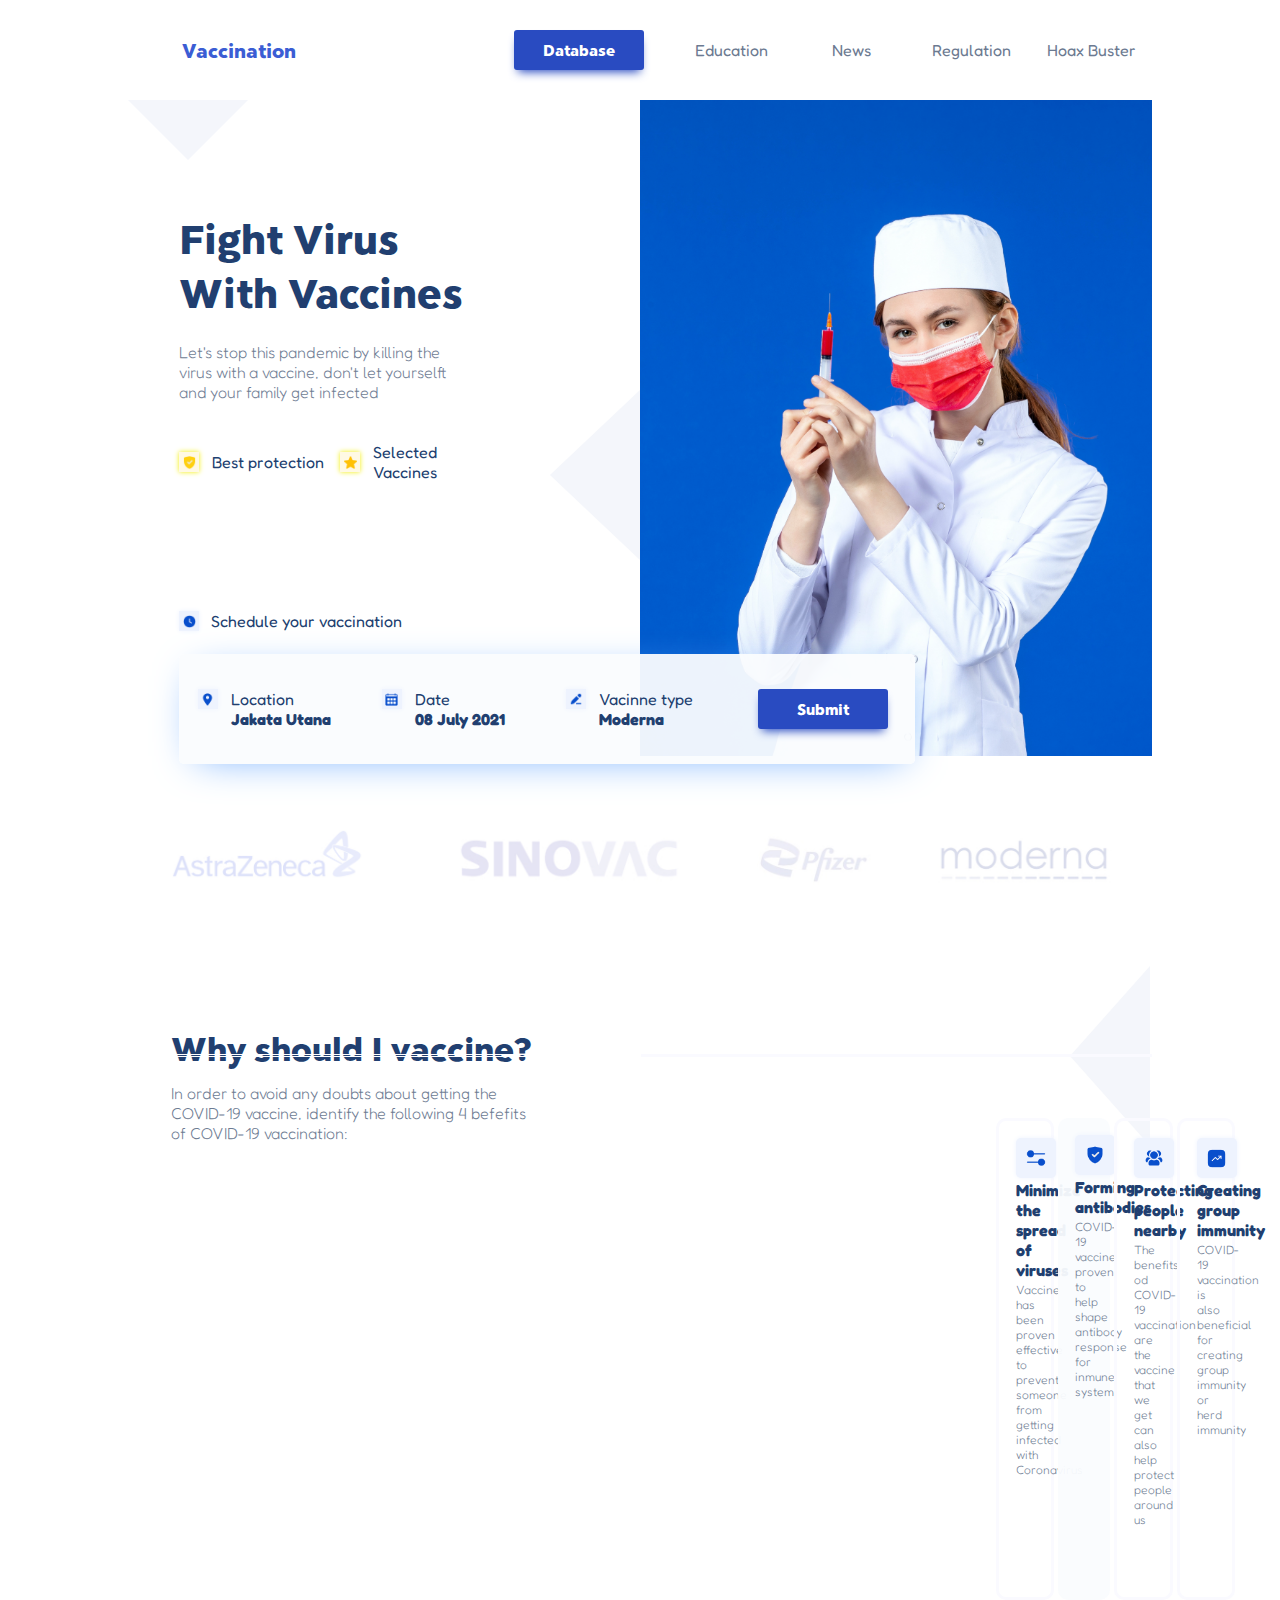
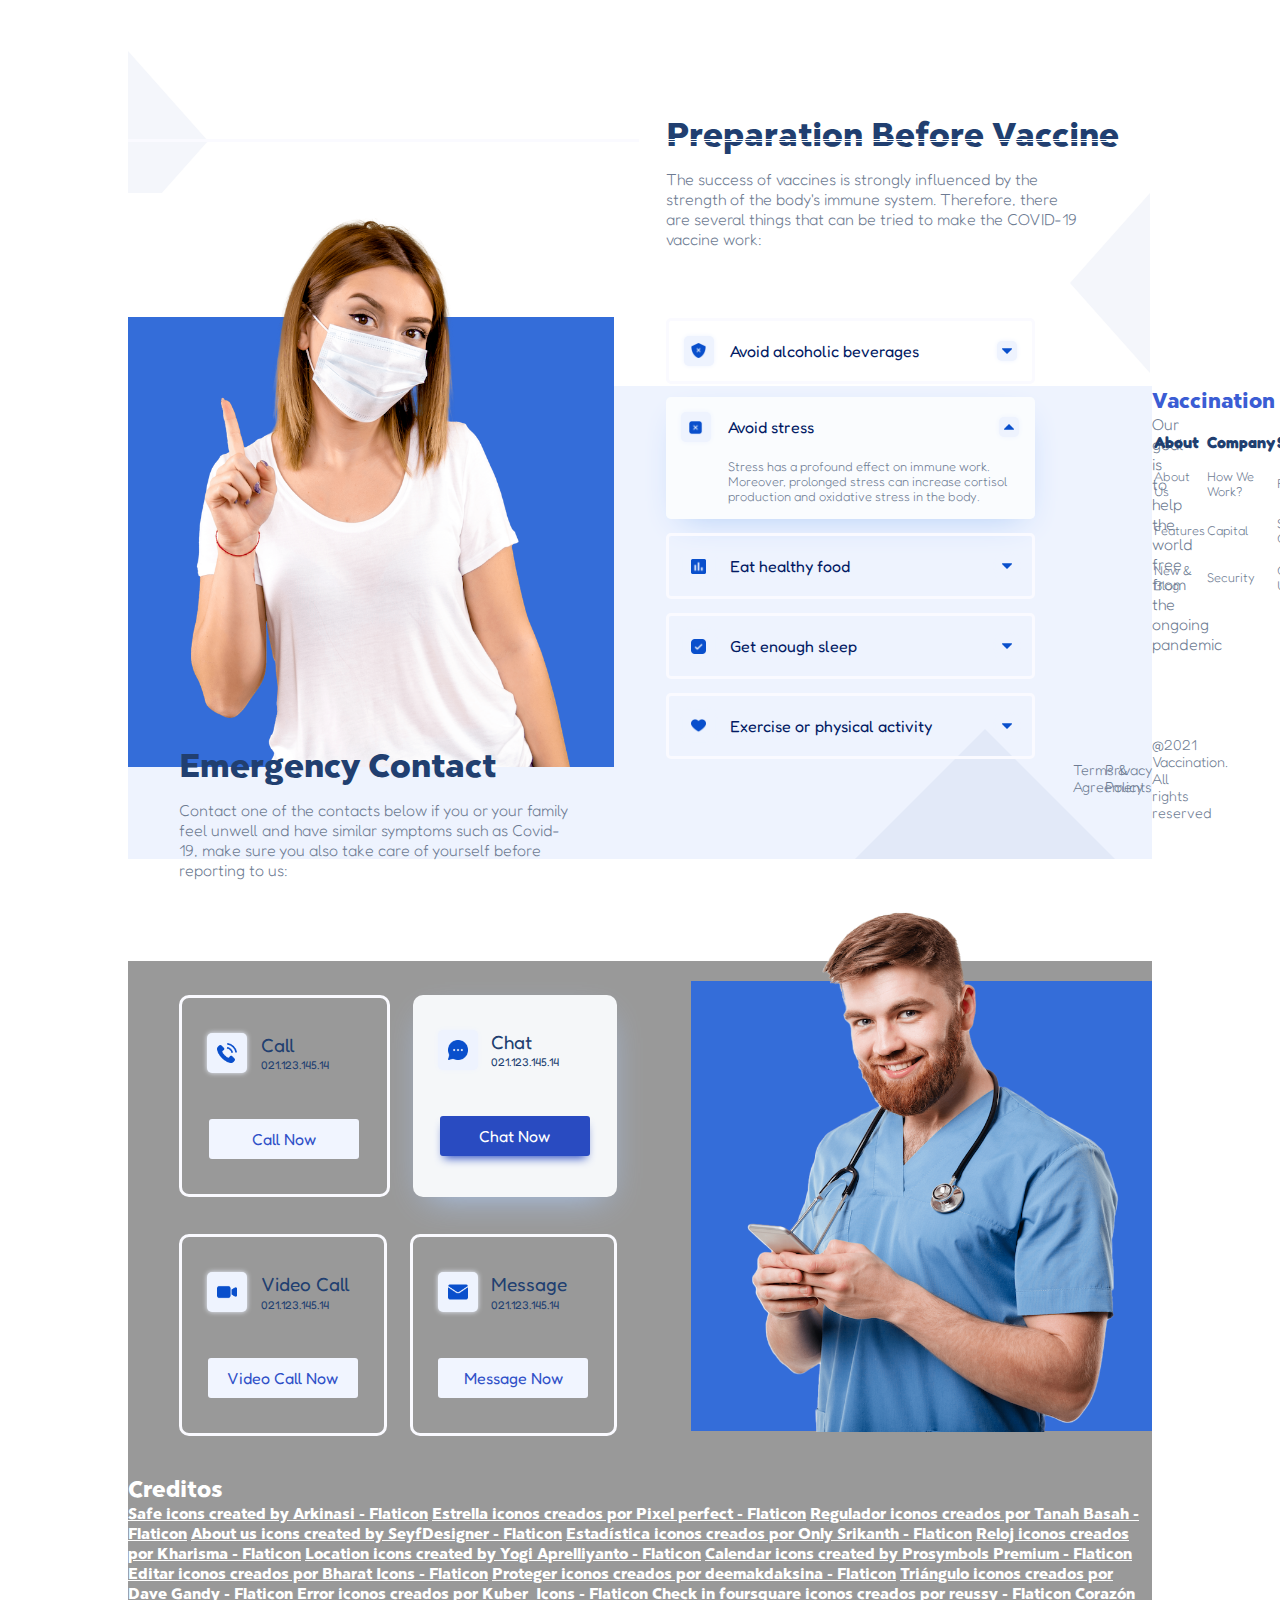
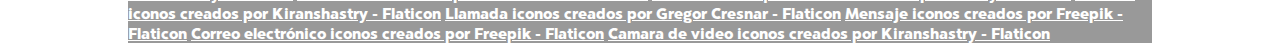
==== database.html @ 53875d4d "Correccion de estructura" ====
<!DOCTYPE html>
<html lang="en">

<head>
    <meta charset="UTF-8">
    <meta http-equiv="X-UA-Compatible" content="IE=edge">
    <meta name="viewport" content="width=device-width, initial-scale=1.0">

    <title>Vaccination</title>

    <link rel="preconnect" href="https://fonts.googleapis.com">
    <link rel="preconnect" href="https://fonts.gstatic.com" crossorigin>
    <link href="https://fonts.googleapis.com/css2?family=Fredoka:wght@300;400;500&display=swap" rel="stylesheet">


    <link href="./css/index.css" rel="stylesheet">

</head>

<body>

    <header class="barnav">
        <div class="elementBarA">
            <span class="titMenu">Vaccination</span>
        </div>
        <div class="elementBarB">
            <div class="btnElement"> Database </div>
            <div class="elementMenu"> Education </div>
            <div class="elementMenu"> News </div>
            <div class="elementMenu"> Regulation </div>
            <div class="elementMenu"> Hoax Buster </div>
        </div>
    </header>

    <main>
        <section id="inicial">
            <div class="principal">
                <div class="prinA">
                    <div class="trianguloSuperior"></div>
                    <div class="titPagSec">
                        <span class="titPag">Fight Virus</span><br>
                        <span class="titPag">With Vaccines</span>
                        <p class="descPrin">
                            Let's stop this pandemic by killing the virus with a vaccine, don't let yourselft and your
                            family get infected
                        </p>
                        <br><br>
                        <div class="contenedor">
                            <div class="elementCar">
                                <div class="iconoAmarillo iconoSafe"></div>
                                <div class="textIcono">Best protection </div>
                            </div>
                            <div class="elementCar">
                                <div class="iconoAmarillo iconoEstrella"></div>
                                <div class="textIcono">Selected Vaccines </div>
                            </div>
                        </div>
                        <div class="trianguloDerecha"></div>

                        <div class="contenedor correccionA">
                            <div class="elementCar2">
                                <div class="iconoFondoAzul iconoRelog"></div>
                                <div class="textIcono2">Schedule your vaccination </div>
                            </div>
                        </div>

                        <div class="contenedor cuadro">
                            <div class="cuadroElement">
                                <div class="cuadroElementIconText">
                                    <div class="iconoFondoAzul iconoLocation"></div>
                                    <div class="textIcono">Location </div>
                                </div>
                                <span class="cuadroElementText">Jakata Utana</span>
                            </div>
                            <div class="cuadroElement">
                                <div class="cuadroElementIconText">
                                    <div class="iconoFondoAzul iconoCalendar"></div>
                                    <div class="textIcono">Date </div>
                                </div>
                                <span class="cuadroElementText">08 July 2021</span>
                            </div>
                            <div class="cuadroElement">
                                <div class="cuadroElementIconText">
                                    <div class="iconoFondoAzul iconoType"></div>
                                    <div class="textIcono">Vacinne type </div>
                                </div>
                                <span class="cuadroElementText">Moderna</span>
                            </div>
                            <div class="cuadroElement correctionCuadroElement">
                                <div class="btnElement"> Submit </div>
                            </div>
                        </div>

                    </div>
                </div>
                <div class="prinB "></div>
            </div>
        </section>

        <section id="empresas">
            <div class="empresas">
                <div class="contEmpresa">
                    <img src="./img/empresas/astra2.jpg" alt="astra" class="logoEmpresa correcionLogoEmpresa">
                </div>
                <div class="contEmpresa">
                    <img src="./img/empresas/sinovac2.jpg" alt="sinovac" class="logoEmpresa">
                </div>
                <div class="contEmpresa">
                    <img src="./img/empresas/pfizer.jpg" alt="pfizer" class="logoEmpresa">
                </div>
                <div class="contEmpresa">
                    <img src="./img/empresas/moderna2.jpg" alt="moderna" class="logoEmpresa">
                </div>
            </div>
        </section>

        <section id="benefits">
            <div class="subtituloArea">
                <div class="trianguloDerecha2"></div>
                <div class="lineaContender correcionLineaB">
                    <div class="vacio"></div>
                    <div class="linea"></div>
                </div>
                <div class="contenedor correccionP">
                    <div class="ladoA margenIzq">
                        <span class="tituloSubtitArea">Why should I vaccine?</span>
                        <p class="textSubtitArea">
                            In order to avoid any doubts about getting the COVID-19
                            vaccine, identify the following 4 befefits of COVID-19
                            vaccination:</p>
                    </div>
                </div>
                <div class="benefitsList">
                    <div class="benefits">
                        <div class="iconoFondoAzul iconoAjustes"></div>
                        <div class="titBenefits"> Minimize the <br> spread of viruses </div>
                        <div class="textBenefits">
                            Vaccine has been proven effective to prevent someone from getting
                            infected with Coronavirus
                        </div>
                    </div>
                    <div class="benefits select">
                        <div class="iconoFondoAzul iconoSafeBLue"></div>
                        <div class="titBenefits">Forming <br> antibodies</div>
                        <div class="textBenefits">
                            COVID-19 vaccine proven to help shape antibody response for inmune system
                        </div>
                    </div>
                    <div class="benefits">
                        <div class="iconoFondoAzul iconoUsers"></div>
                        <div class="titBenefits"> Protecting <br> people nearby</div>
                        <div class="textBenefits">
                            The benefits od COVID-19 vaccination are the vaccine that we get can also help protect
                            people around us
                        </div>
                    </div>
                    <div class="benefits">
                        <div class="iconoFondoAzul iconoEstadistica"></div>
                        <div class="titBenefits">Creating group immunity</div>
                        <div class="textBenefits">
                            COVID-19 vaccination is also beneficial for creating group immunity or herd immunity
                        </div>
                    </div>
                </div>
            </div>

        </section>

        <section id="works">
            <div class="subtituloArea">
                <div class="trianguloIzquierda"></div>
                <div class="lineaContender correcionLineaB">
                    <div class="linea"></div>
                    <div class="vacio"></div>
                </div>
                <div class="contenedor correccionP ">
                    <div class="ladoA correccionPaciente">
                        <div class="fondoMix ">
                            <div class="seccBlanco "></div>
                            <div class="seccAzul "></div>
                        </div>
                        <div class="paciente "></div>
                    </div>
                    <div class="ladoB correccionWorks">
                        <span class="tituloSubtitArea ">Preparation Before Vaccine</span>
                        <p class="textSubtitArea ">
                            The success of vaccines is strongly influenced by the strength of the body's immune system.
                            Therefore, there are several things that can be tried to make the COVID-19 vaccine work:
                        </p>
                        <div class="works">
                            <div class="workElement">
                                <div class="fileWork">
                                    <div class="iconoFondoAzul iconoEscudo"></div>
                                    <div class="titWork">Avoid alcoholic beverages </div>
                                    <div class="iconoFondoAzul iconoDespliega desplega "></div>
                                </div>
                                <div class="textWork oculto"></div>
                            </div>
                            <div class="workElement select">
                                <div class="fileWork ">
                                    <div class="iconoFondoAzul iconoTache"></div>
                                    <div class="titWork">Avoid stress </div>
                                    <div class="iconoFondoAzul iconoContrae desplega"></div>
                                </div>
                                <div class="textWork">
                                    Stress has a profound effect on immune work. Moreover, prolonged stress can increase
                                    cortisol production and oxidative stress in the body.
                                </div>
                            </div>
                            <div class="workElement">
                                <div class="fileWork">
                                    <div class="iconoFondoAzul iconoGrafica"></div>
                                    <div class="titWork">Eat healthy food </div>
                                    <div class="iconoFondoAzul iconoDespliega desplega"></div>
                                </div>
                                <div class="textWork oculto">
                                    Stress has a profound effect on immune work. Moreover, prolonged stress can increase
                                    cortisol production and oxidative stress in the body.
                                </div>
                            </div>
                            <div class="workElement">
                                <div class="fileWork">
                                    <div class="iconoFondoAzul iconoCheck"></div>
                                    <div class="titWork">Get enough sleep </div>
                                    <div class="iconoFondoAzul iconoDespliega desplega"></div>
                                </div>
                                <div class="textWork oculto">
                                    Stress has a profound effect on immune work. Moreover, prolonged stress can increase
                                    cortisol production and oxidative stress in the body.
                                </div>
                            </div>
                            <div class="workElement">
                                <div class="fileWork">
                                    <div class="iconoFondoAzul iconoCorazon"></div>
                                    <div class="titWork">Exercise or physical activity </div>
                                    <div class="iconoFondoAzul iconoDespliega desplega"></div>
                                </div>
                                <div class="textWork oculto ">
                                    Stress has a profound effect on immune work. Moreover, prolonged stress can increase
                                    cortisol production and oxidative stress in the body.
                                </div>
                            </div>
                        </div>
                    </div>
                </div>
            </div>
        </section>

        <section id="emergencyContact">
            <div class="subtituloArea correccionEmergency">
                <div class="trianguloDerecha2"></div>
                <div class="lineaContender correcionLineaB">
                    <div class="vacio"></div>
                    <div class="linea"></div>
                </div>
                <div class="contenedor correccionP">
                    <div class="ladoA margenIzq">
                        <span class="tituloSubtitArea">Emergency Contact</span>
                        <p class="textSubtitArea">
                            Contact one of the contacts below if you or your family feel unwell and have similar
                            symptoms such as Covid-19, make sure you also take care of yourself before reporting to us:
                        </p>
                        <div class="elementsEmergencyList">

                            <div class="rowElementEmergency">
                                <div class="celElementEmergency">
                                    <div class="elementEmergency">
                                        <div class="iconoFondoAzul iconoTelefono"></div>
                                        <div class="compEmergency">
                                            <div class="compTitEmergency">Call</div>
                                            <div>021.123.145.14</div>
                                        </div>
                                    </div>
                                    <div class="btnEmergency correccionBotonesEmergency">
                                        Call Now
                                    </div>
                                </div>
                                <div class="celElementEmergency select">
                                    <div class="elementEmergency">
                                        <div class="iconoFondoAzul iconoChat"></div>
                                        <div class="compEmergency">
                                            <div class="compTitEmergency">Chat</div>
                                            <div>021.123.145.14</div>
                                        </div>
                                    </div>
                                    <div class="btnEmergency activo correccionBotonesEmergency">
                                        Chat Now
                                    </div>
                                </div>
                            </div>

                            <div class="rowElementEmergency">
                                <div class="celElementEmergency">
                                    <div class="elementEmergency">
                                        <div class="iconoFondoAzul iconoVideo"></div>
                                        <div class="compEmergency">
                                            <div class="compTitEmergency">Video Call</div>
                                            <div>021.123.145.14</div>
                                        </div>
                                    </div>
                                    <div class="btnEmergency correccionBotonesEmergency">
                                        Video Call Now
                                    </div>
                                </div>
                                <div class="celElementEmergency">
                                    <div class="elementEmergency">
                                        <div class="iconoFondoAzul iconoMail"></div>
                                        <div class="compEmergency">
                                            <div class="compTitEmergency">Message</div>
                                            <div>021.123.145.14</div>
                                        </div>
                                    </div>
                                    <div class="btnEmergency correccionBotonesEmergency">
                                        Message Now
                                    </div>
                                </div>
                            </div>
                        </div>
                    </div>
                    <div class="ladoB margenIzq">
                        <div class="fondoMix ">
                            <div class="seccBlanco "></div>
                            <div class="seccAzul "></div>
                        </div>
                        <div class="doctor "></div>
                    </div>
                </div>
            </div>
        </section>

        <section id="footer" class="footer">

            <div class="contenedor">
                <div class="ladoA margenIzq">
                    <div class="titFooter">
                        Vaccination
                    </div>
                    <div class="textAFooter">
                        Our goal is to help the world free from the ongoing pandemic
                    </div>
                </div>
                <div class="ladoB margenIzq">
                    <table class="tabletFoot">
                        <thead>
                            <tr>
                                <th class="celTableTitFoot"> About </th>
                                <th class="celTableTitFoot"> Company </th>
                                <th class="celTableTitFoot"> Support </th>
                            </tr>
                        </thead>
                        <tbody>
                            <tr>
                                <td class="celTableFoot "> About Us </td>
                                <td class="celTableFoot"> How We Work? </td>
                                <td class="celTableFoot"> FAQs </td>
                            </tr>
                            <tr>
                                <td class="celTableFoot"> Features </td>
                                <td class="celTableFoot"> Capital </td>
                                <td class="celTableFoot"> Support Center </td>
                            </tr>
                            <tr>
                                <td class="celTableFoot"> New & Blog </td>
                                <td class="celTableFoot"> Security </td>
                                <td class="celTableFoot"> Contact Us </td>
                            </tr>
                        </tbody>
                    </table>
                </div>
            </div>

            <div class="contenedor margenDer margenIzq correccionDerechos">
                <div class="ladoA ">
                    @2021 Vaccination. All rights reserved
                </div>
                <div class="ladoB ">
                    <div class="legalA">
                        <div class="legalB">Privacy Policy</div>
                        <div class="legalB">Terms & Agreements</div>
                    </div>
                </div>
            </div>
            <div class="trianguloInferior correccionTInf">
            </div>
        </section>
    </main>

    <footer class="agradecimientos">

        <h2>Creditos</h2>

        <a href="https://www.flaticon.com/free-icons/safe" title="safe icons">Safe icons created by Arkinasi - Flaticon</a>
        <a href="https://www.flaticon.es/iconos-gratis/estrella" title="estrella iconos">Estrella iconos creados por Pixel perfect - Flaticon</a>
        <a href="https://www.flaticon.es/iconos-gratis/regulador" title="regulador iconos">Regulador iconos creados por Tanah Basah - Flaticon</a>
        <a href="https://www.flaticon.com/free-icons/about-us" title="about us icons">About us icons created by SeyfDesigner - Flaticon</a>
        <a href="https://www.flaticon.es/iconos-gratis/estadistica" title="estadística iconos">Estadística iconos creados por Only Srikanth - Flaticon</a>
        <a href="https://www.flaticon.es/iconos-gratis/reloj" title="reloj iconos">Reloj iconos creados por Kharisma - Flaticon</a>
        <a href="https://www.flaticon.com/free-icons/location" title="location icons">Location icons created by Yogi Aprelliyanto - Flaticon</a>
        <a href="https://www.flaticon.com/free-icons/calendar" title="calendar icons">Calendar icons created by Prosymbols Premium - Flaticon</a>
        <a href="https://www.flaticon.es/iconos-gratis/editar" title="editar iconos">Editar iconos creados por Bharat Icons - Flaticon</a>
        <a href="https://www.flaticon.es/iconos-gratis/proteger" title="proteger iconos">Proteger iconos creados por deemakdaksina - Flaticon</a>
        <a href="https://www.flaticon.es/iconos-gratis/triangulo" title="triángulo iconos">Triángulo iconos creados por Dave Gandy - Flaticon</a>
        <a href="https://www.flaticon.es/iconos-gratis/error" title="error iconos">Error iconos creados por Kuber_Icons - Flaticon</a>
        <a href="https://www.flaticon.es/iconos-gratis/check-in-foursquare" title="check in foursquare iconos">Check in foursquare iconos creados por reussy - Flaticon</a>
        <a href="https://www.flaticon.es/iconos-gratis/corazon" title="corazón iconos">Corazón iconos creados por Kiranshastry - Flaticon</a>
        <a href="https://www.flaticon.es/iconos-gratis/llamada" title="llamada iconos">Llamada iconos creados por Gregor Cresnar - Flaticon</a>
        <a href="https://www.flaticon.es/iconos-gratis/mensaje" title="mensaje iconos">Mensaje iconos creados por Freepik - Flaticon</a>
        <a href="https://www.flaticon.es/iconos-gratis/correo-electronico" title="correo electrónico iconos">Correo electrónico iconos creados por Freepik - Flaticon</a>
        <a href="https://www.flaticon.es/iconos-gratis/camara-de-video" title="camara de video iconos">Camara de video iconos creados por Kiranshastry - Flaticon</a>
    </footer>

    <script src="./js/index.js"></script>
</body>

</html>
---- css/index.css ----
*{
  padding: 0;
  margin: 0;
}

@font-face {
    font-family: ClarikaPro;
    src: url("../fonts/ClarikaProGrotHvy/font.woff");
}

.borderAud{
    border: 1px solid red;
}

body{
    width: 1024px;
    margin: auto;
    font-family: ClarikaPro, Arial, Helvetica, sans-serif;
}

.margenIzq{
    margin-left: 5%;
}

.margenDer{
    margin-right: 5%;
}

.barnav{
    height: 100px;
    background-color: white;
    display: flex;
}

.elementBarA{
    width: 35%;
    height: 100%;
    align-items: center;
    vertical-align: middle;
    display: flex;
}

.titMenu{
    color: rgba(59, 93, 212, 1.00);
    margin-left: 15%;
    font-size: 1.3em;
}

.elementBarB{
    width: 65%;
    height: 100%;
    align-items:center;
    text-align: center;
    display: flex;
}

.elementMenu{
    display: flexbox;
    width: 120px;
    color: rgba(108, 122, 145, 1.00);
    font-family: Fredoka, Arial, Helvetica, sans-serif ;
    font-weight: normal;
}


.btnElement{
    width: 110px;
    padding: 10px 10px 10px 10px;
    background-color: rgba(41, 75, 193, 1.00);
    border-radius: 3px;
    color: white;
    text-align: center;
    margin:0px auto;
    
    box-shadow: 0px 6px 10px -4px rgba(41, 75, 193, 1.00);
    -webkit-box-shadow: 0px 6px 10px -4px rgba(41, 75, 193, 1.00);
    -moz-box-shadow: 0px 6px 10px -4px rgba(41, 75, 193, 1.00);
    
}

.principal{
    height: 656px;
    width: 100%;
    display: flex;
}

.prinA{
    display: flexbox;
    width: 50%;
    background-color: white;
}

.prinB{
    display: flexbox;
    width: 50%;
    background-image: url("../img/enfermera.jpg");
    background-repeat: no-repeat;
    background-size: 100%;
    z-index: -1;
}

.trianguloSuperior{
    width: 0;
    height: 0;
    border-style: solid;
    border-width: 60px 60px 0 60px;
    border-color: #F4F6FB transparent transparent transparent;
}

.titPag{
    color: rgba(33, 63, 112, 1.00);
    font-size: 2.7em;
}

.titPagSec{
    margin-top: 10%;
    margin-left: 10%;
}

.descPrin{
    font-family: Fredoka, Arial, Helvetica, sans-serif ;
    font-weight: lighter;
    padding-right: 40%;
    margin-top: 5%;
    color: rgba(111, 125, 148, 1.00);
}

.iconoAmarillo{
    background-color: #FFF9E4;
    box-shadow: 0px 0px 5px rgb(243, 239, 4);
    width: 10vw;
}

.iconoFondoAzul{
    background-color: #EEF3FE;
    box-shadow: 0px 0px 5px #EEF3FE;
}

/** */
.iconoSafe{
    background-image: url("../img/iconos/shield.png");
    background-repeat: no-repeat;
    background-size: 15px 15px;
    background-position: center;
    width: 10px;
    height: 10px;
    padding: 5px 5px 5px 5px;
}

.iconoEstrella{
    background-image: url("../img/iconos/estrella.png");
    background-repeat: no-repeat;
    background-size: 13px 13px;
    background-position: center;
    width: 10px;
    height: 10px;
    padding: 5px 5px 5px 5px;
}

/** */

.iconoRelog{
    background-image: url("../img/iconos/reloj.png");
    background-repeat: no-repeat;
    background-size: 13px 13px;
    background-position: center;
    width: 10px;
    height: 10px;
    padding: 5px 5px 5px 5px;
}

.iconoLocation{
    background-image: url("../img/iconos/map.png");
    background-repeat: no-repeat;
    background-size: 13px 13px;
    background-position: center;
    width: 10px;
    height: 10px;
    padding: 5px 5px 5px 5px;
}

.iconoCalendar{
    background-image: url("../img/iconos/calendar.png");
    background-repeat: no-repeat;
    background-size: 13px 13px;
    background-position: center;
    width: 10px;
    height: 10px;
    padding: 5px 5px 5px 5px;
}

.iconoType{
    background-image: url("../img/iconos/editar.png");
    background-repeat: no-repeat;
    background-size: 14px 14px;
    background-position: center;
    width: 10px;
    height: 10px;
    padding: 5px 5px 5px 5px;
}

/** */
.iconoDespliega{
    background-image: url("../img/iconos/ordenar-abajo.png");
    background-repeat: no-repeat;
    background-size: 10px 10px;
    background-position: center;
    border-radius: 5px;
    width: 10px;
    height: 10px;
    padding: 5px 5px 5px 5px;
}

.iconoContrae{
    background-image: url("../img/iconos/ordenar-arriba.png");
    background-repeat: no-repeat;
    background-size: 10px 10px;
    background-position: center;
    border-radius: 5px;
    width: 10px;
    height: 10px;
    padding: 5px 5px 5px 5px;
}

.iconoEscudo{
    background-image: url("../img/iconos/escudo.png");
    background-repeat: no-repeat;
    background-size: 15px 15px;
    background-position: center;
    border-radius: 5px;
    width: 20px;
    height: 20px;
    padding: 5px 5px 5px 5px;
}

.iconoTache{
    background-image: url("../img/iconos/cerca.png");
    background-repeat: no-repeat;
    background-size: 15px 15px;
    background-position: center;
    border-radius: 5px;
    width: 20px;
    height: 20px;
    padding: 5px 5px 5px 5px;
}

.iconoGrafica{
    background-image: url("../img/iconos/grafica.png");
    background-repeat: no-repeat;
    background-size: 15px 15px;
    background-position: center;
    border-radius: 5px;
    width: 20px;
    height: 20px;
    padding: 5px 5px 5px 5px;
}

.iconoCheck{
    background-image: url("../img/iconos/check.png");
    background-repeat: no-repeat;
    background-size: 15px 15px;
    background-position: center;
    border-radius: 5px;
    width: 20px;
    height: 20px;
    padding: 5px 5px 5px 5px;
}

.iconoCorazon{
    background-image: url("../img/iconos/corazon.png");
    background-repeat: no-repeat;
    background-size: 15px 15px;
    background-position: center;
    border-radius: 5px;
    width: 20px;
    height: 20px;
    padding: 5px 5px 5px 5px;
}

/** */

.iconoAjustes{
    background-image: url("../img/iconos/ajustes.png");
    background-repeat: no-repeat;
    background-size: 20px 20px;
    background-position: center;
    border-radius: 5px;
    width: 30px;
    height: 30px;
    padding: 5px 5px 5px 5px;
}

.iconoSafeBLue{
    background-image: url("../img/iconos/shieldBlue.png");
    background-repeat: no-repeat;
    background-size: 20px 20px;
    background-position: center;
    border-radius: 5px;
    width: 30px;
    height: 30px;
    padding: 5px 5px 5px 5px;
}

.iconoUsers{
    background-image: url("../img/iconos/users-avatar.png");
    background-repeat: no-repeat;
    background-size: 20px 20px;
    background-position: center;
    border-radius: 5px;
    width: 30px;
    height: 30px;
    padding: 5px 5px 5px 5px;
}

.iconoEstadistica{
    background-image: url("../img/iconos/linea-grafica.png");
    background-repeat: no-repeat;
    background-size: 35px 35px;
    background-position: center;
    border-radius: 5px;
    width: 30px;
    height: 30px;
    padding: 5px 5px 5px 5px;
}
/** */
.iconoTelefono{
    background-image: url("../img/iconos/telefono.png");
    background-repeat: no-repeat;
    background-size: 20px 20px;
    background-position: center;
    border-radius: 5px;
    width: 30px;
    height: 30px;
    padding: 5px 5px 5px 5px;
}

.iconoChat{
    background-image: url("../img/iconos/chat.png");
    background-repeat: no-repeat;
    background-size: 20px 20px;
    background-position: center;
    border-radius: 5px;
    width: 30px;
    height: 30px;
    padding: 5px 5px 5px 5px;
}

.iconoMail{
    background-image: url("../img/iconos/mail.png");
    background-repeat: no-repeat;
    background-size: 20px 20px;
    background-position: center;
    border-radius: 5px;
    width: 30px;
    height: 30px;
    padding: 5px 5px 5px 5px;
}

.iconoVideo{
    background-image: url("../img/iconos/video.png");
    background-repeat: no-repeat;
    background-size: 20px 20px;
    background-position: center;
    border-radius: 5px;
    width: 30px;
    height: 30px;
    padding: 5px 5px 5px 5px;
}


/** */


.contenedor{
    display: -webkit-box;
    display: -ms-flexbox;
    display: flex;
    -webkit-box-align: center;
    -ms-flex-align: center;
    align-items: center;
}

.elementCar{
    display: flex;
    align-items: center;
    width: 35%;
}

.elementCar2{
    display: flex;
    align-items: center;
    width: 50%;
}

.textIcono{
    display: flexbox;
    margin-left: 8%;
    font-family: Fredoka, Arial, Helvetica, sans-serif;
    font-weight: 400;
    font-size: 16px;
    color: #213F70;
}

.textIcono2{
    display: flexbox;
    margin-left: 5%;
    font-family: Fredoka, Arial, Helvetica, sans-serif;
    font-weight: 400;
    font-size: 16px;
    color: #213F70;
}

.trianguloDerecha{
    width: 0;
    height: 0;
    border-style: solid;
    border-width: 85px 90px 85px 0;
    border-color: transparent #F4F6FB transparent transparent;
    float: right;
    margin-top: -20%;
}

.trianguloDerecha2{
    width: 0; 
    height: 0; 
    border-right: 80px solid #F4F6FB;
    border-top: 90px solid transparent;
    border-bottom: 90px solid transparent;
    margin-left: 92%;
}

.trianguloIzquierda{
    width: 0; 
    height: 0; 
    border-left: 80px solid #F4F6FB;
    border-top: 90px solid transparent;
    border-bottom: 90px solid transparent;
}

.correccionA{
    margin-top: 28%;
}

.cuadro{
    width: 736px;
    height: 110px;
    background-color: rgba(250, 252, 254, 0.95);
    border-radius: 5px;
    box-shadow: 3px 7px 40px -15px rgba(96,163,255,1);
    -webkit-box-shadow: 3px 7px 40px -15px rgba(96,163,255,1);
    -moz-box-shadow: 3px 7px 40px -15px rgba(96,163,255,1);
    display: flex;
    margin-top: 5%;
}

.cuadroElement{
    display: flexbox;
    align-items: center;
    width: 25%;
}

.cuadroElementIconText{
    display: flex;
    align-items: center;
    padding-left: 10%;
}

.cuadroElementText{
    margin-left: 28%;
    font-family: Fredoka, Arial, Helvetica, sans-serif ;
    font-weight: bold;
    color: #213F70;
}

.correctionCuadroElement{
    text-align: center;
}

.empresas{
    width: 100%;
    height: 210px;
    background-color: white;
    display: flex;
    align-items: center;
    vertical-align: middle;
}

.contEmpresa{
    display: flexbox;
    text-align: center;
}

.logoEmpresa{
    width: 70%;
}

.correcionLogoEmpresa{
    margin-top: -4%;
}

.subtituloArea{
    background-color: white;
    padding-bottom: 5%;
}

.vacio{
    display: flexbox;
    width: 50%;
    border: 1px solid white;
}

.linea{
    display: flexbox;
    height: 3px;
    width: 50%;
    background-color: #FAFAFF;
}

.lineaContender{
    display: flex;
}

.derecha{
    float: right;
}

.izquierda{
    float: left;
}

.tituloSubtitArea{
    font-family: ClarikaPro, Arial, Helvetica, sans-serif;
    font-size: 2.2em;
    font-weight: 300;
    color: rgba(33, 63, 112, 1.00);
}

.textSubtitArea{
    margin-top: 3%;
    width: 85%;
    font-family: Fredoka, Arial, Helvetica, sans-serif;
    font-weight: lighter;
    color: rgba(109, 123, 146, 1.00);
}

.benefitsList{
    display: flex;
    margin-left: 5%;
    margin-right: 5%;
    margin-top: 6%;
}

.benefits{
    display: flexbox;
    width: 17%;
    margin-right: 1.9%;
    margin-left: 1.9%;
    padding: 17px 17px 70px 17px;
    border: 3px solid #FAFAFF;
    border-radius: 10px;
}

.benefits.select{
    border: none;
    background-color: rgba(250, 252, 254, 0.95);
    box-shadow: -2px 50px 141px -41px rgba(173, 203, 248);
    -webkit-box-shadow: -2px 50px 141px -41px rgba(173, 203, 248);
    -moz-box-shadow: -2px 50px 141px -41px rgba(173, 203, 248);
}

.iconoBenefits1{
    background-image: url();
}

.titBenefits{
    font-family: Fredoka, Arial, Helvetica, sans-serif;
    font-weight: bold;
    color: rgba(33, 63, 112, 1.00);
    margin-top: 10%;
}

.textBenefits{
    font-family: Fredoka, Arial, Helvetica, sans-serif;
    font-weight: lighter;
    font-size: 12px;
    margin-top: 8%;
    color: rgba(109, 123, 146, 1.00);
}

.correccionP{
    float: inline-start;
    margin-top: -3%;
}

.correcionLineaB{
    float: initial;
    margin-top: -9%;
}

.ladoA{
    display: flexbox;
    width: 49.8%;
}

.ladoB{
    display: flexbox;
    width: 49.8%;
}

.fondoMix{
    height: 100%;
    width: 100%;
}

.seccBlanco{
    background-color: transparent;
    height: 200px;
}

.seccAzul{
    background-color: rgba(52, 109, 217, 1.00);
    height: 450px;
}

.paciente{
    background: url("../img/paciente.png") no-repeat ;
    background-size: contain;
    height: 550px;
    margin-top: -113%;
}

.correccionPaciente{
    margin-right: 5%;
}

.correccionWorks{
    margin-top: 0%;
}

.works{
    margin-top: 14%;
    margin-right: 5%;
}

.workElement{
    border: 3px solid #FAFAFF;
    border-radius: 5px;
    padding: 15px 15px 15px 15px;
    margin-bottom: 3%;
    margin-right: 20%;
}

.workElement.select{
    border: none;
    background-color: rgba(250, 252, 254, 0.95);
    box-shadow: 1px 12px 34px -14px rgba(173, 203, 248);
    -webkit-box-shadow: 1px 12px 34px -14px rgba(173, 203, 248);
    -moz-box-shadow: 1px 12px 34px -14px rgba(173, 203, 248);
}

.fileWork{
    display: flex;
    align-items: center;
}

.titWork{
    font-family: Fredoka, Arial, Helvetica, sans-serif;
    color: rgba(3, 27, 100, 1.00);
    font-weight: normal;
    display: flexbox;
    margin-left: 5%;
    width: 80%;
}

.textWork{
    margin-top: 5%;
    margin-left: 14%;
    font-family: Fredoka, Arial, Helvetica, sans-serif;
    font-weight: lighter;
    font-size: .8em;
    color: rgba(109, 123, 146, 1.00);
}

.desplega{
    float: right;
}

/* Seccion Emergency */

.doctor{
    background: url("../img/doctor.png") no-repeat ;
    background-size: contain;
    height: 525px;
    margin-top: -113.5%;
}

.elementsEmergencyList{
    margin-top: 25%;
    color: rgba(109, 123, 146, 1.00);
}

.rowElementEmergency{
    display: flex;
    margin-bottom: 8%;
    font-family: Fredoka, Arial, Helvetica, sans-serif;

}

.celElementEmergency{
    display: flexbox;
    width: 49.8%;
    border: 3px solid #FAFAFF;
    border-radius: 10px;
    padding: 35px 25px 35px 25px;
    margin-right: 5%;
    align-items: center;
    text-align: center;
}

.celElementEmergency.select{
    border: none;
    background-color: rgba(250, 252, 254, 0.95);
    box-shadow: 1px 12px 34px -14px rgba(173, 203, 248);
    -webkit-box-shadow: 1px 12px 34px -14px rgba(173, 203, 248);
    -moz-box-shadow: 1px 12px 34px -14px rgba(173, 203, 248);
}

.elementEmergency{
    display: flex;
}

.compEmergency{
    text-align: left;
    margin-left: 9%;
    font-size: .7em;
    color: #213F70;
}

.compTitEmergency{
    font-size: 1.7em;
    margin-bottom: 3%;
}

.btnEmergency{
    margin: 0 auto;
    padding: 10px 10px 10px 10px;
    background-color: rgba(241, 245, 255, 1.00);
    border-radius: 3px;
    color: rgba(48, 81, 200, 1.00);
    text-align: center;
}

.btnEmergency.activo{
    background-color: rgba(41, 75, 193, 1.00);
    color: white;

    box-shadow: 0px 6px 10px -4px rgba(41, 75, 193, 1.00);
    -webkit-box-shadow: 0px 6px 10px -4px rgba(41, 75, 193, 1.00);
    -moz-box-shadow: 0px 6px 10px -4px rgba(41, 75, 193, 1.00);
}

.correccionBotonesEmergency{
    margin-top: 30%;
    width: 130px;
}

.correccionEmergency{
    padding-bottom: 10%;
}

/* Footer */

.footer{
    background-color: rgba(238, 243, 254, 1.00);
    color: rgba(109, 123, 146, 1.00);
}

.titFooter{
    color: rgba(59, 93, 212, 1.00);
    font-size: 1.4em;
    margin-bottom: 2%;
    margin-top: 8%;
}

.textAFooter{
    font-family: Fredoka, Arial, Helvetica, sans-serif;
    font-weight: lighter;
    margin-right: 60%;
}

.tabletFoot{
    font-family: Fredoka, Arial, Helvetica, sans-serif;
    margin-top: 9%;
    text-align: left;
}

.celTableTitFoot{
    color: rgba(33, 63, 112, 1.00);
    padding-bottom: 15px;
}

.celTableFoot{
    padding-bottom: 15px;
    width: 230px;
    font-size: .8em;
    font-weight: lighter;
}

.correccionDerechos{
    margin-top: 8%;
    margin-bottom: 2%;
    font-size: .9em;
    font-family: Fredoka, Arial, Helvetica, sans-serif;
    font-weight: lighter;
}

.legalA{
    
}

.legalB{
    float: right;
    margin-left: 10%;
}

.trianguloInferior{
    width: 0; 
    height: 0; 
    border-bottom: 130px solid #E2E9F8;
    border-right: 130px solid transparent;
    border-left: 130px solid transparent;
    margin-left: 71%;
}

.correccionTInf{
    margin-top: -11%;
}

/* Agradecimientos */

.agradecimientos{
    
    background-color: #999;
    color: white;
    margin-top: 10%;
}

.agradecimientos a{
    color: white;
}

.oculto{
    display: none;
}
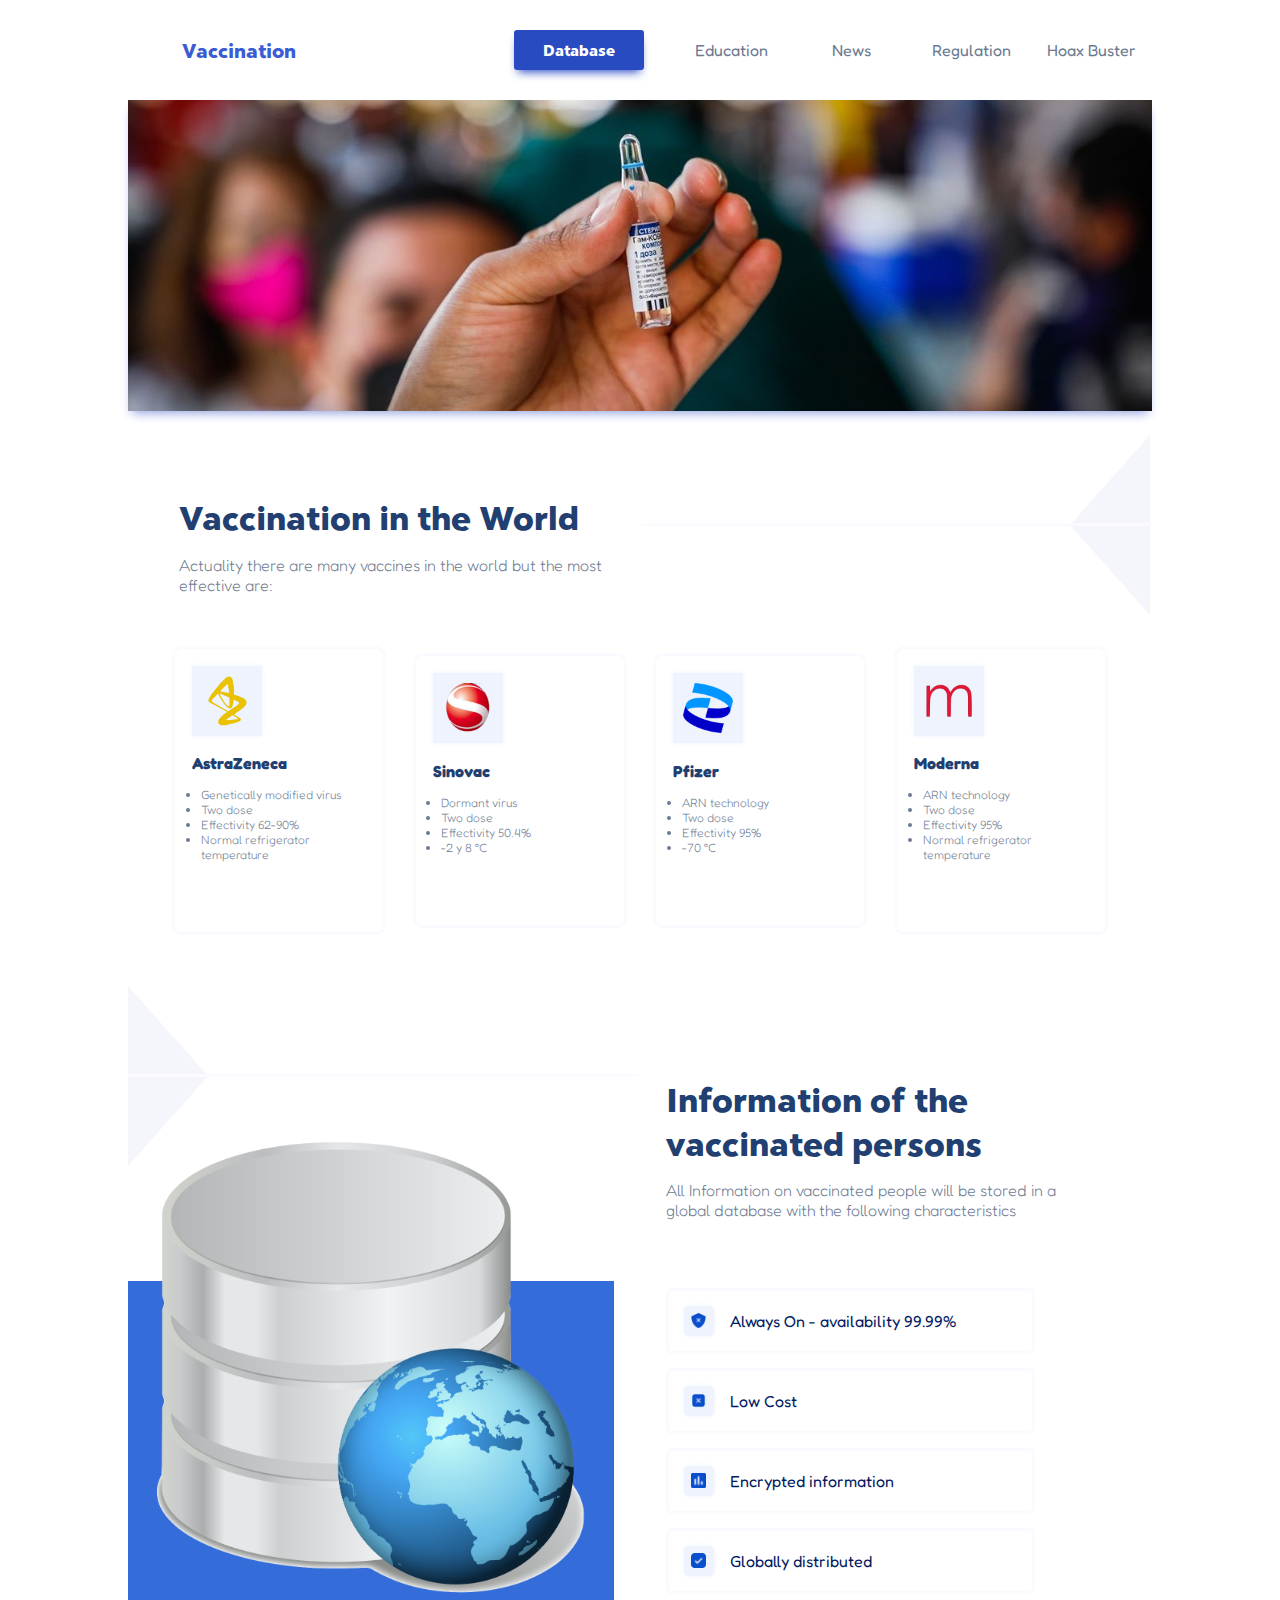
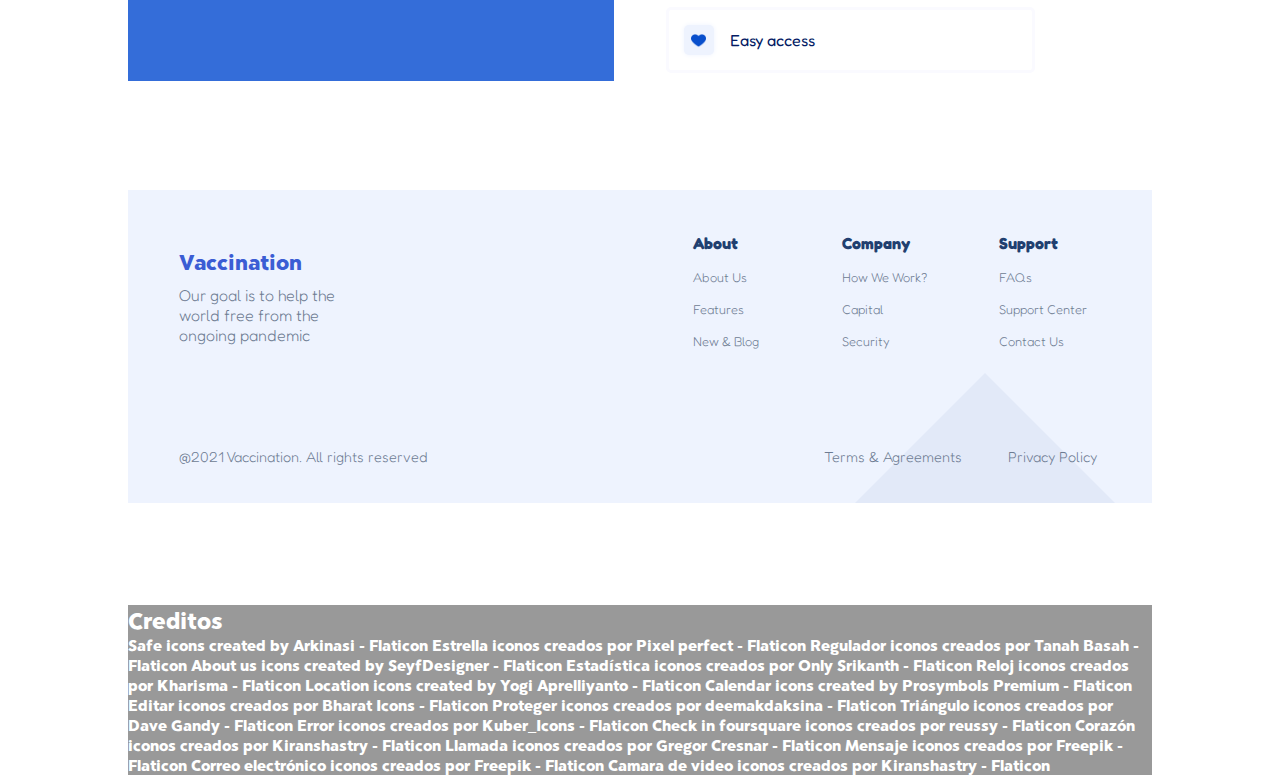
==== commit 2803f697: "Correccion de vistas" ====
--- a/database.html
+++ b/database.html
@@ -14,6 +14,7 @@
 
 
     <link href="./css/index.css" rel="stylesheet">
+    <link href="./css/database.css" rel="stylesheet">
 
 </head>
 
@@ -25,96 +26,31 @@
         </div>
         <div class="elementBarB">
             <div class="btnElement"> Database </div>
-            <div class="elementMenu"> Education </div>
-            <div class="elementMenu"> News </div>
-            <div class="elementMenu"> Regulation </div>
-            <div class="elementMenu"> Hoax Buster </div>
+            <a>
+                <div class="elementMenu"> Education </div>
+            </a>
+            <a>
+                <div class="elementMenu"> News </div>
+            </a>
+            <a>
+                <div class="elementMenu"> Regulation </div>
+            </a>
+            <a href="./index.html">
+                <div class="elementMenu"> Hoax Buster </div>
+            </a>
         </div>
     </header>
 
     <main>
+
+        <section id="banner">
+            <div>
+                <img src="./img/database/banner.jpeg" class="bannerImg">
+            </div>
+        </section>
+
         <section id="inicial">
-            <div class="principal">
-                <div class="prinA">
-                    <div class="trianguloSuperior"></div>
-                    <div class="titPagSec">
-                        <span class="titPag">Fight Virus</span><br>
-                        <span class="titPag">With Vaccines</span>
-                        <p class="descPrin">
-                            Let's stop this pandemic by killing the virus with a vaccine, don't let yourselft and your
-                            family get infected
-                        </p>
-                        <br><br>
-                        <div class="contenedor">
-                            <div class="elementCar">
-                                <div class="iconoAmarillo iconoSafe"></div>
-                                <div class="textIcono">Best protection </div>
-                            </div>
-                            <div class="elementCar">
-                                <div class="iconoAmarillo iconoEstrella"></div>
-                                <div class="textIcono">Selected Vaccines </div>
-                            </div>
-                        </div>
-                        <div class="trianguloDerecha"></div>
-
-                        <div class="contenedor correccionA">
-                            <div class="elementCar2">
-                                <div class="iconoFondoAzul iconoRelog"></div>
-                                <div class="textIcono2">Schedule your vaccination </div>
-                            </div>
-                        </div>
-
-                        <div class="contenedor cuadro">
-                            <div class="cuadroElement">
-                                <div class="cuadroElementIconText">
-                                    <div class="iconoFondoAzul iconoLocation"></div>
-                                    <div class="textIcono">Location </div>
-                                </div>
-                                <span class="cuadroElementText">Jakata Utana</span>
-                            </div>
-                            <div class="cuadroElement">
-                                <div class="cuadroElementIconText">
-                                    <div class="iconoFondoAzul iconoCalendar"></div>
-                                    <div class="textIcono">Date </div>
-                                </div>
-                                <span class="cuadroElementText">08 July 2021</span>
-                            </div>
-                            <div class="cuadroElement">
-                                <div class="cuadroElementIconText">
-                                    <div class="iconoFondoAzul iconoType"></div>
-                                    <div class="textIcono">Vacinne type </div>
-                                </div>
-                                <span class="cuadroElementText">Moderna</span>
-                            </div>
-                            <div class="cuadroElement correctionCuadroElement">
-                                <div class="btnElement"> Submit </div>
-                            </div>
-                        </div>
-
-                    </div>
-                </div>
-                <div class="prinB "></div>
-            </div>
-        </section>
-
-        <section id="empresas">
-            <div class="empresas">
-                <div class="contEmpresa">
-                    <img src="./img/empresas/astra2.jpg" alt="astra" class="logoEmpresa correcionLogoEmpresa">
-                </div>
-                <div class="contEmpresa">
-                    <img src="./img/empresas/sinovac2.jpg" alt="sinovac" class="logoEmpresa">
-                </div>
-                <div class="contEmpresa">
-                    <img src="./img/empresas/pfizer.jpg" alt="pfizer" class="logoEmpresa">
-                </div>
-                <div class="contEmpresa">
-                    <img src="./img/empresas/moderna2.jpg" alt="moderna" class="logoEmpresa">
-                </div>
-            </div>
-        </section>
-
-        <section id="benefits">
+
             <div class="subtituloArea">
                 <div class="trianguloDerecha2"></div>
                 <div class="lineaContender correcionLineaB">
@@ -123,42 +59,59 @@
                 </div>
                 <div class="contenedor correccionP">
                     <div class="ladoA margenIzq">
-                        <span class="tituloSubtitArea">Why should I vaccine?</span>
+                        <span class="tituloSubtitArea">Vaccination in the World</span>
                         <p class="textSubtitArea">
-                            In order to avoid any doubts about getting the COVID-19
-                            vaccine, identify the following 4 befefits of COVID-19
-                            vaccination:</p>
-                    </div>
-                </div>
-                <div class="benefitsList">
+                            Actuality there are many vaccines in the world but the most effective are:
+                        </p>
+                    </div>
+                </div>
+                <div class="benefitsList ">
                     <div class="benefits">
-                        <div class="iconoFondoAzul iconoAjustes"></div>
-                        <div class="titBenefits"> Minimize the <br> spread of viruses </div>
-                        <div class="textBenefits">
-                            Vaccine has been proven effective to prevent someone from getting
-                            infected with Coronavirus
-                        </div>
-                    </div>
-                    <div class="benefits select">
-                        <div class="iconoFondoAzul iconoSafeBLue"></div>
-                        <div class="titBenefits">Forming <br> antibodies</div>
-                        <div class="textBenefits">
-                            COVID-19 vaccine proven to help shape antibody response for inmune system
+                        <div class="iconoFondoAzul astraLogo"></div>
+                        <div class="titBenefits"> AstraZeneca </div>
+                        <div class="textBenefits">
+                            <ul class="caracterist">
+                                <li>Genetically modified virus</li>
+                                <li>Two dose </li>
+                                <li>Effectivity 62-90% </li>
+                                <li>Normal refrigerator temperature</li>
+                            </ul>
+                        </div>
+                    </div>
+                    <div class="benefits ">
+                        <div class="iconoFondoAzul sinovacLogo"></div>
+                        <div class="titBenefits">Sinovac</div>
+                        <div class="textBenefits">
+                            <ul class="caracterist">
+                                <li>Dormant virus</li>
+                                <li>Two dose </li>
+                                <li>Effectivity 50.4% </li>
+                                <li>-2 y 8 &deg;C</li>
+                            </ul>
+                        </div>
+                    </div>
+                    <div class="benefits ">
+                        <div class="iconoFondoAzul pfizerLogo"></div>
+                        <div class="titBenefits"> Pfizer </div>
+                        <div class="textBenefits">
+                            <ul class="caracterist">
+                                <li>ARN technology</li>
+                                <li>Two dose </li>
+                                <li>Effectivity 95% </li>
+                                <li>-70 &deg;C</li>
+                            </ul>
                         </div>
                     </div>
                     <div class="benefits">
-                        <div class="iconoFondoAzul iconoUsers"></div>
-                        <div class="titBenefits"> Protecting <br> people nearby</div>
-                        <div class="textBenefits">
-                            The benefits od COVID-19 vaccination are the vaccine that we get can also help protect
-                            people around us
-                        </div>
-                    </div>
-                    <div class="benefits">
-                        <div class="iconoFondoAzul iconoEstadistica"></div>
-                        <div class="titBenefits">Creating group immunity</div>
-                        <div class="textBenefits">
-                            COVID-19 vaccination is also beneficial for creating group immunity or herd immunity
+                        <div class="iconoFondoAzul modernaLogo"></div>
+                        <div class="titBenefits">Moderna</div>
+                        <div class="textBenefits">
+                            <ul class="caracterist">
+                                <li>ARN technology</li>
+                                <li>Two dose </li>
+                                <li>Effectivity 95% </li>
+                                <li>Normal refrigerator temperature</li>
+                            </ul>
                         </div>
                     </div>
                 </div>
@@ -173,162 +126,61 @@
                     <div class="linea"></div>
                     <div class="vacio"></div>
                 </div>
-                <div class="contenedor correccionP ">
+                <div class="contenedor correccionBaseMundo ">
                     <div class="ladoA correccionPaciente">
                         <div class="fondoMix ">
                             <div class="seccBlanco "></div>
-                            <div class="seccAzul "></div>
-                        </div>
-                        <div class="paciente "></div>
+                            <div class="seccAzul correcionBaseMundo"></div>
+                        </div>
+                        <div class="mundoBase "></div>
                     </div>
                     <div class="ladoB correccionWorks">
-                        <span class="tituloSubtitArea ">Preparation Before Vaccine</span>
+                        <span class="tituloSubtitArea ">Information of the vaccinated persons</span>
                         <p class="textSubtitArea ">
-                            The success of vaccines is strongly influenced by the strength of the body's immune system.
-                            Therefore, there are several things that can be tried to make the COVID-19 vaccine work:
+                            All Information on vaccinated people will be stored in a global database with the following
+                            characteristics
                         </p>
-                        <div class="works">
-                            <div class="workElement">
-                                <div class="fileWork">
-                                    <div class="iconoFondoAzul iconoEscudo"></div>
-                                    <div class="titWork">Avoid alcoholic beverages </div>
-                                    <div class="iconoFondoAzul iconoDespliega desplega "></div>
-                                </div>
-                                <div class="textWork oculto"></div>
-                            </div>
-                            <div class="workElement select">
-                                <div class="fileWork ">
-                                    <div class="iconoFondoAzul iconoTache"></div>
-                                    <div class="titWork">Avoid stress </div>
-                                    <div class="iconoFondoAzul iconoContrae desplega"></div>
-                                </div>
-                                <div class="textWork">
-                                    Stress has a profound effect on immune work. Moreover, prolonged stress can increase
-                                    cortisol production and oxidative stress in the body.
-                                </div>
-                            </div>
-                            <div class="workElement">
-                                <div class="fileWork">
-                                    <div class="iconoFondoAzul iconoGrafica"></div>
-                                    <div class="titWork">Eat healthy food </div>
-                                    <div class="iconoFondoAzul iconoDespliega desplega"></div>
-                                </div>
-                                <div class="textWork oculto">
-                                    Stress has a profound effect on immune work. Moreover, prolonged stress can increase
-                                    cortisol production and oxidative stress in the body.
-                                </div>
-                            </div>
-                            <div class="workElement">
-                                <div class="fileWork">
-                                    <div class="iconoFondoAzul iconoCheck"></div>
-                                    <div class="titWork">Get enough sleep </div>
-                                    <div class="iconoFondoAzul iconoDespliega desplega"></div>
-                                </div>
-                                <div class="textWork oculto">
-                                    Stress has a profound effect on immune work. Moreover, prolonged stress can increase
-                                    cortisol production and oxidative stress in the body.
-                                </div>
-                            </div>
-                            <div class="workElement">
-                                <div class="fileWork">
-                                    <div class="iconoFondoAzul iconoCorazon"></div>
-                                    <div class="titWork">Exercise or physical activity </div>
-                                    <div class="iconoFondoAzul iconoDespliega desplega"></div>
-                                </div>
-                                <div class="textWork oculto ">
-                                    Stress has a profound effect on immune work. Moreover, prolonged stress can increase
-                                    cortisol production and oxidative stress in the body.
-                                </div>
-                            </div>
-                        </div>
-                    </div>
-                </div>
-            </div>
-        </section>
-
-        <section id="emergencyContact">
-            <div class="subtituloArea correccionEmergency">
-                <div class="trianguloDerecha2"></div>
-                <div class="lineaContender correcionLineaB">
-                    <div class="vacio"></div>
-                    <div class="linea"></div>
-                </div>
-                <div class="contenedor correccionP">
-                    <div class="ladoA margenIzq">
-                        <span class="tituloSubtitArea">Emergency Contact</span>
-                        <p class="textSubtitArea">
-                            Contact one of the contacts below if you or your family feel unwell and have similar
-                            symptoms such as Covid-19, make sure you also take care of yourself before reporting to us:
-                        </p>
-                        <div class="elementsEmergencyList">
-
-                            <div class="rowElementEmergency">
-                                <div class="celElementEmergency">
-                                    <div class="elementEmergency">
-                                        <div class="iconoFondoAzul iconoTelefono"></div>
-                                        <div class="compEmergency">
-                                            <div class="compTitEmergency">Call</div>
-                                            <div>021.123.145.14</div>
-                                        </div>
-                                    </div>
-                                    <div class="btnEmergency correccionBotonesEmergency">
-                                        Call Now
-                                    </div>
-                                </div>
-                                <div class="celElementEmergency select">
-                                    <div class="elementEmergency">
-                                        <div class="iconoFondoAzul iconoChat"></div>
-                                        <div class="compEmergency">
-                                            <div class="compTitEmergency">Chat</div>
-                                            <div>021.123.145.14</div>
-                                        </div>
-                                    </div>
-                                    <div class="btnEmergency activo correccionBotonesEmergency">
-                                        Chat Now
-                                    </div>
-                                </div>
-                            </div>
-
-                            <div class="rowElementEmergency">
-                                <div class="celElementEmergency">
-                                    <div class="elementEmergency">
-                                        <div class="iconoFondoAzul iconoVideo"></div>
-                                        <div class="compEmergency">
-                                            <div class="compTitEmergency">Video Call</div>
-                                            <div>021.123.145.14</div>
-                                        </div>
-                                    </div>
-                                    <div class="btnEmergency correccionBotonesEmergency">
-                                        Video Call Now
-                                    </div>
-                                </div>
-                                <div class="celElementEmergency">
-                                    <div class="elementEmergency">
-                                        <div class="iconoFondoAzul iconoMail"></div>
-                                        <div class="compEmergency">
-                                            <div class="compTitEmergency">Message</div>
-                                            <div>021.123.145.14</div>
-                                        </div>
-                                    </div>
-                                    <div class="btnEmergency correccionBotonesEmergency">
-                                        Message Now
-                                    </div>
-                                </div>
-                            </div>
-                        </div>
-                    </div>
-                    <div class="ladoB margenIzq">
-                        <div class="fondoMix ">
-                            <div class="seccBlanco "></div>
-                            <div class="seccAzul "></div>
-                        </div>
-                        <div class="doctor "></div>
-                    </div>
-                </div>
-            </div>
-        </section>
-
-        <section id="footer" class="footer">
+                        <div class="works points">
+                                <div class="workElement">
+                                    <div class="fileWork">
+                                        <div class="iconoFondoAzul iconoEscudo"></div>
+                                        <div class="titWork">Always On - availability 99.99% </div>
+                                    </div>
+                                </div>
+                                <div class="workElement">
+                                    <div class="fileWork ">
+                                        <div class="iconoFondoAzul iconoTache"></div>
+                                        <div class="titWork">Low Cost </div>
+                                    </div>
+                                </div>
+                                <div class="workElement">
+                                    <div class="fileWork">
+                                        <div class="iconoFondoAzul iconoGrafica"></div>
+                                        <div class="titWork">Encrypted information </div>
+                                    </div>
+                                </div>
+                                <div class="workElement">
+                                    <div class="fileWork">
+                                        <div class="iconoFondoAzul iconoCheck"></div>
+                                        <div class="titWork">Globally distributed </div>
+                                    </div>
+                                </div>
+                            </a>
+                            <a>
+                                <div class="workElement">
+                                    <div class="fileWork">
+                                        <div class="iconoFondoAzul iconoCorazon"></div>
+                                        <div class="titWork">Easy access </div>
+                                    </div>
+                                </div>
+                            </a>
+                        </div>
+                    </div>
+                </div>
+            </div>
+        </section>
+
+        <section id="footer" class="footerClass">
 
             <div class="contenedor">
                 <div class="ladoA margenIzq">
@@ -383,30 +235,49 @@
             <div class="trianguloInferior correccionTInf">
             </div>
         </section>
+
     </main>
 
     <footer class="agradecimientos">
 
         <h2>Creditos</h2>
 
-        <a href="https://www.flaticon.com/free-icons/safe" title="safe icons">Safe icons created by Arkinasi - Flaticon</a>
-        <a href="https://www.flaticon.es/iconos-gratis/estrella" title="estrella iconos">Estrella iconos creados por Pixel perfect - Flaticon</a>
-        <a href="https://www.flaticon.es/iconos-gratis/regulador" title="regulador iconos">Regulador iconos creados por Tanah Basah - Flaticon</a>
-        <a href="https://www.flaticon.com/free-icons/about-us" title="about us icons">About us icons created by SeyfDesigner - Flaticon</a>
-        <a href="https://www.flaticon.es/iconos-gratis/estadistica" title="estadística iconos">Estadística iconos creados por Only Srikanth - Flaticon</a>
-        <a href="https://www.flaticon.es/iconos-gratis/reloj" title="reloj iconos">Reloj iconos creados por Kharisma - Flaticon</a>
-        <a href="https://www.flaticon.com/free-icons/location" title="location icons">Location icons created by Yogi Aprelliyanto - Flaticon</a>
-        <a href="https://www.flaticon.com/free-icons/calendar" title="calendar icons">Calendar icons created by Prosymbols Premium - Flaticon</a>
-        <a href="https://www.flaticon.es/iconos-gratis/editar" title="editar iconos">Editar iconos creados por Bharat Icons - Flaticon</a>
-        <a href="https://www.flaticon.es/iconos-gratis/proteger" title="proteger iconos">Proteger iconos creados por deemakdaksina - Flaticon</a>
-        <a href="https://www.flaticon.es/iconos-gratis/triangulo" title="triángulo iconos">Triángulo iconos creados por Dave Gandy - Flaticon</a>
-        <a href="https://www.flaticon.es/iconos-gratis/error" title="error iconos">Error iconos creados por Kuber_Icons - Flaticon</a>
-        <a href="https://www.flaticon.es/iconos-gratis/check-in-foursquare" title="check in foursquare iconos">Check in foursquare iconos creados por reussy - Flaticon</a>
-        <a href="https://www.flaticon.es/iconos-gratis/corazon" title="corazón iconos">Corazón iconos creados por Kiranshastry - Flaticon</a>
-        <a href="https://www.flaticon.es/iconos-gratis/llamada" title="llamada iconos">Llamada iconos creados por Gregor Cresnar - Flaticon</a>
-        <a href="https://www.flaticon.es/iconos-gratis/mensaje" title="mensaje iconos">Mensaje iconos creados por Freepik - Flaticon</a>
-        <a href="https://www.flaticon.es/iconos-gratis/correo-electronico" title="correo electrónico iconos">Correo electrónico iconos creados por Freepik - Flaticon</a>
-        <a href="https://www.flaticon.es/iconos-gratis/camara-de-video" title="camara de video iconos">Camara de video iconos creados por Kiranshastry - Flaticon</a>
+        <a href="https://www.flaticon.com/free-icons/safe" title="safe icons">Safe icons created by Arkinasi -
+            Flaticon</a>
+        <a href="https://www.flaticon.es/iconos-gratis/estrella" title="estrella iconos">Estrella iconos creados por
+            Pixel perfect - Flaticon</a>
+        <a href="https://www.flaticon.es/iconos-gratis/regulador" title="regulador iconos">Regulador iconos creados por
+            Tanah Basah - Flaticon</a>
+        <a href="https://www.flaticon.com/free-icons/about-us" title="about us icons">About us icons created by
+            SeyfDesigner - Flaticon</a>
+        <a href="https://www.flaticon.es/iconos-gratis/estadistica" title="estadística iconos">Estadística iconos
+            creados por Only Srikanth - Flaticon</a>
+        <a href="https://www.flaticon.es/iconos-gratis/reloj" title="reloj iconos">Reloj iconos creados por Kharisma -
+            Flaticon</a>
+        <a href="https://www.flaticon.com/free-icons/location" title="location icons">Location icons created by Yogi
+            Aprelliyanto - Flaticon</a>
+        <a href="https://www.flaticon.com/free-icons/calendar" title="calendar icons">Calendar icons created by
+            Prosymbols Premium - Flaticon</a>
+        <a href="https://www.flaticon.es/iconos-gratis/editar" title="editar iconos">Editar iconos creados por Bharat
+            Icons - Flaticon</a>
+        <a href="https://www.flaticon.es/iconos-gratis/proteger" title="proteger iconos">Proteger iconos creados por
+            deemakdaksina - Flaticon</a>
+        <a href="https://www.flaticon.es/iconos-gratis/triangulo" title="triángulo iconos">Triángulo iconos creados por
+            Dave Gandy - Flaticon</a>
+        <a href="https://www.flaticon.es/iconos-gratis/error" title="error iconos">Error iconos creados por Kuber_Icons
+            - Flaticon</a>
+        <a href="https://www.flaticon.es/iconos-gratis/check-in-foursquare" title="check in foursquare iconos">Check in
+            foursquare iconos creados por reussy - Flaticon</a>
+        <a href="https://www.flaticon.es/iconos-gratis/corazon" title="corazón iconos">Corazón iconos creados por
+            Kiranshastry - Flaticon</a>
+        <a href="https://www.flaticon.es/iconos-gratis/llamada" title="llamada iconos">Llamada iconos creados por Gregor
+            Cresnar - Flaticon</a>
+        <a href="https://www.flaticon.es/iconos-gratis/mensaje" title="mensaje iconos">Mensaje iconos creados por
+            Freepik - Flaticon</a>
+        <a href="https://www.flaticon.es/iconos-gratis/correo-electronico" title="correo electrónico iconos">Correo
+            electrónico iconos creados por Freepik - Flaticon</a>
+        <a href="https://www.flaticon.es/iconos-gratis/camara-de-video" title="camara de video iconos">Camara de video
+            iconos creados por Kiranshastry - Flaticon</a>
     </footer>
 
     <script src="./js/index.js"></script>
--- a/css/index.css
+++ b/css/index.css
@@ -53,16 +53,35 @@
     align-items:center;
     text-align: center;
     display: flex;
+    color: rgba(108, 122, 145, 1.00);
 }
 
 .elementMenu{
     display: flexbox;
     width: 120px;
-    color: rgba(108, 122, 145, 1.00);
+    
     font-family: Fredoka, Arial, Helvetica, sans-serif ;
     font-weight: normal;
 }
 
+.elementBarB a, a:link, a:visited{
+    text-decoration: none;
+    color: rgba(108, 122, 145, 1.00);
+}
+
+.elementBarB a:hover{
+    width: 110px;
+    padding: 10px 10px 10px 10px;
+    background-color: rgb(143, 160, 221);
+    border-radius: 3px;
+    color: white;
+    text-align: center;
+    margin:0px auto;
+    
+    box-shadow: 0px 6px 10px -4px rgba(143, 160, 221, 1.00);
+    -webkit-box-shadow: 0px 6px 10px -4px rgba(143, 160, 221, 1.00);
+    -moz-box-shadow: 0px 6px 10px -4px rgba(143, 160, 221, 1.00);
+}
 
 .btnElement{
     width: 110px;
@@ -507,7 +526,7 @@
 .vacio{
     display: flexbox;
     width: 50%;
-    border: 1px solid white;
+    border: 1px solid transparent;
 }
 
 .linea{
@@ -544,18 +563,21 @@
     color: rgba(109, 123, 146, 1.00);
 }
 
+
+
+
 .benefitsList{
     display: flex;
-    margin-left: 5%;
-    margin-right: 5%;
-    margin-top: 6%;
+    margin-top: 5%;
+    align-items: center;
+    justify-content: center;
 }
 
 .benefits{
     display: flexbox;
     width: 17%;
-    margin-right: 1.9%;
-    margin-left: 1.9%;
+    margin-right: 1.3%;
+    margin-left: 1.3%;
     padding: 17px 17px 70px 17px;
     border: 3px solid #FAFAFF;
     border-radius: 10px;
@@ -589,7 +611,6 @@
 }
 
 .correccionP{
-    float: inline-start;
     margin-top: -3%;
 }
 
@@ -771,7 +792,7 @@
 
 /* Footer */
 
-.footer{
+.footerClass{
     background-color: rgba(238, 243, 254, 1.00);
     color: rgba(109, 123, 146, 1.00);
 }
--- a/css/database.css
+++ b/css/database.css
@@ -0,0 +1,81 @@
+.bannerImg{
+    width: 100%;
+    margin-bottom: 2%;
+
+    box-shadow: 0px 6px 10px -4px rgba(143, 160, 221, 1.00);
+    -webkit-box-shadow: 0px 6px 10px -4px rgba(143, 160, 221, 1.00);
+    -moz-box-shadow: 0px 6px 10px -4px rgba(143, 160, 221, 1.00);
+}
+
+.caracterist{
+    margin-left: 5%;
+}
+
+.astraLogo{
+    background-image: url("../img/database/logos/astra2.png");
+    background-repeat: no-repeat;
+    background-size: 50px 50px;
+    background-position: center;
+    width: 60px;
+    height: 60px;
+    padding: 5px 5px 5px 5px;
+}
+
+.sinovacLogo{
+    background-image: url("../img/database/logos/sinovac.png");
+    background-repeat: no-repeat;
+    background-size: 50px 50px;
+    background-position: center;
+    width: 60px;
+    height: 60px;
+    padding: 5px 5px 5px 5px;
+}
+
+.pfizerLogo{
+    background-image: url("../img/database/logos/pfizer-.png");
+    background-repeat: no-repeat;
+    background-size: 50px 50px;
+    background-position: center;
+    width: 60px;
+    height: 60px;
+    padding: 5px 5px 5px 5px;
+}
+
+.modernaLogo{
+    background-image: url("../img/database/logos/moderna.png");
+    background-repeat: no-repeat;
+    background-size: 50px 50px;
+    background-position: center;
+    width: 60px;
+    height: 60px;
+    padding: 5px 5px 5px 5px;
+}
+
+.benefits:hover{
+    border: none;
+    box-shadow: 0px 6px 10px -4px rgba(143, 160, 221, 1.00);
+    -webkit-box-shadow: 0px 6px 10px -4px rgba(143, 160, 221, 1.00);
+    -moz-box-shadow: 0px 6px 10px -4px rgba(143, 160, 221, 1.00);
+}
+
+.workElement:hover{
+    border: none;
+    box-shadow: 0px 6px 10px -4px rgba(143, 160, 221, 1.00);
+    -webkit-box-shadow: 0px 6px 10px -4px rgba(143, 160, 221, 1.00);
+    -moz-box-shadow: 0px 6px 10px -4px rgba(143, 160, 221, 1.00);
+}
+
+.mundoBase{
+    background: url("../img/database/mundoBase.png") no-repeat ;
+    background-size: contain;
+    height: 650px;
+    margin-top: -133%;
+}
+
+.correccionBaseMundo{
+    padding-bottom: 5%;
+}
+
+.correcionBaseMundo{
+    height: 400px;
+}